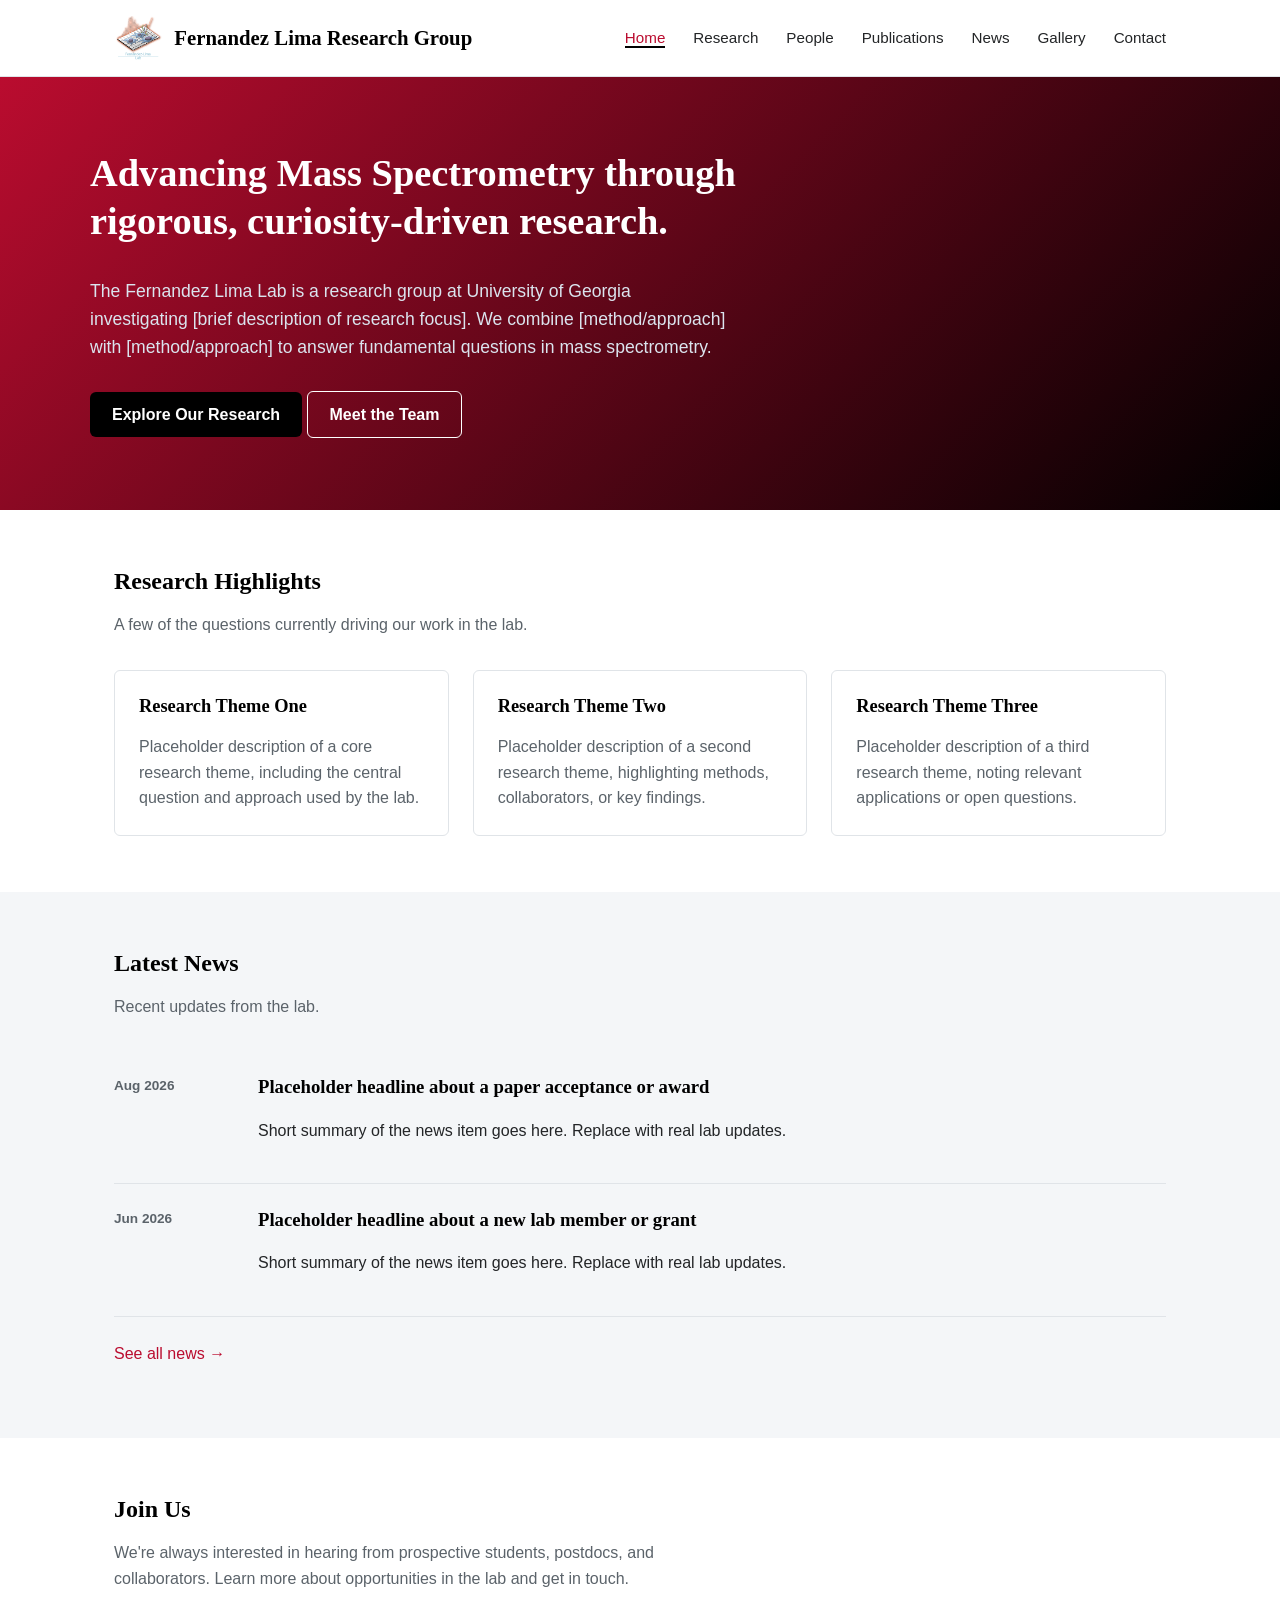
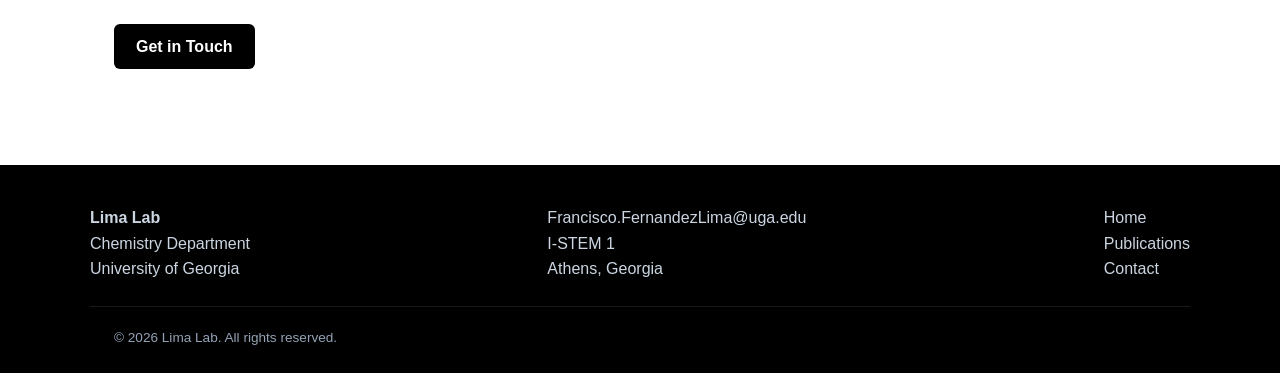
==== index.html @ a319bb44 "Initial commit: Fernandez Lima Research Group website" ====
<!DOCTYPE html>
<html lang="en">
<head>
  <meta charset="UTF-8" />
  <meta name="viewport" content="width=device-width, initial-scale=1.0" />
  <title>Fernandez-Lima Research Lab — Home</title>
  <meta name="description" content="The Fernandez Lima Lab is a research group advancing Mass Spectrometry. Explore our research, people, publications, and news." />
  <link rel="stylesheet" href="css/style.css" />
</head>
<body>

  <header class="site-header">
    <div class="nav-wrap">
      <a href="index.html" class="brand">
        <img src="images/logowebsite_image.png" alt="Fernández-Lima Lab logo" class="brand-mark" />
      Fernandez Lima Research Group
    </a>
      <button class="nav-toggle" aria-label="Toggle navigation" aria-expanded="false">
        <span class="nav-toggle-bar"></span>
        <span class="nav-toggle-bar"></span>
        <span class="nav-toggle-bar"></span>
      </button>
      <nav class="main-nav">
        <ul>
          <li><a href="index.html" class="active">Home</a></li>
          <li><a href="research.html">Research</a></li>
          <li><a href="people.html">People</a></li>
          <li><a href="publications.html">Publications</a></li>
          <li><a href="news.html">News</a></li>
          <li><a href="gallery.html">Gallery</a></li>
          <li><a href="contact.html">Contact</a></li>
        </ul>
      </nav>
    </div>
  </header>

  <section class="hero">
    <div class="hero-inner">
      <h1>Advancing Mass Spectrometry through rigorous, curiosity-driven research.</h1>
      <p>
        The Fernandez Lima Lab is a research group at University of Georgia investigating [brief description
        of research focus]. We combine [method/approach] with [method/approach] to answer
        fundamental questions in mass spectrometry.
      </p>
      <a href="research.html" class="btn">Explore Our Research</a>
      <a href="people.html" class="btn btn-outline">Meet the Team</a>
    </div>
  </section>

  <section>
    <div class="container">
      <h2 class="section-title">Research Highlights</h2>
      <p class="section-lede">A few of the questions currently driving our work in the lab.</p>
      <div class="grid grid-3">
        <div class="card">
          <h3>Research Theme One</h3>
          <p>Placeholder description of a core research theme, including the central question and approach used by the lab.</p>
        </div>
        <div class="card">
          <h3>Research Theme Two</h3>
          <p>Placeholder description of a second research theme, highlighting methods, collaborators, or key findings.</p>
        </div>
        <div class="card">
          <h3>Research Theme Three</h3>
          <p>Placeholder description of a third research theme, noting relevant applications or open questions.</p>
        </div>
      </div>
    </div>
  </section>

  <section class="alt">
    <div class="container">
      <h2 class="section-title">Latest News</h2>
      <p class="section-lede">Recent updates from the lab.</p>
      <div class="news-item">
        <span class="news-date">Aug 2026</span>
        <div>
          <h3>Placeholder headline about a paper acceptance or award</h3>
          <p>Short summary of the news item goes here. Replace with real lab updates.</p>
        </div>
      </div>
      <div class="news-item">
        <span class="news-date">Jun 2026</span>
        <div>
          <h3>Placeholder headline about a new lab member or grant</h3>
          <p>Short summary of the news item goes here. Replace with real lab updates.</p>
        </div>
      </div>
      <p style="margin-top: 24px;"><a href="news.html">See all news &rarr;</a></p>
    </div>
  </section>

  <section>
    <div class="container">
      <h2 class="section-title">Join Us</h2>
      <p class="section-lede">
        We're always interested in hearing from prospective students, postdocs, and
        collaborators. Learn more about opportunities in the lab and get in touch.
      </p>
      <a href="contact.html" class="btn">Get in Touch</a>
    </div>
  </section>

  <footer class="site-footer">
    <div class="footer-inner">
      <div>
        <strong>Lima Lab</strong><br />
        Chemistry Department<br />
        University of Georgia
      </div>
      <div>
        <a href="mailto:Francisco.FernandezLima@uga.edu">Francisco.FernandezLima@uga.edu</a><br />
        I-STEM 1<br />
        Athens, Georgia
      </div>
      <div>
        <a href="index.html">Home</a><br />
        <a href="publications.html">Publications</a><br />
        <a href="contact.html">Contact</a>
      </div>
    </div>
    <div class="footer-bottom container">
      &copy; 2026 Lima Lab. All rights reserved.
    </div>
  </footer>

  <script src="js/main.js"></script>
</body>
</html>
---- css/style.css ----
/* ===== Variables ===== */
:root {
  --color-primary: #ba0c2f;
  --color-primary-dark: #000000;
  --color-accent: #000000;
  --color-bg: #ffffff;
  --color-bg-alt: #f4f6f8;
  --color-text: #232527;
  --color-text-muted: #5b636a;
  --color-border: #e0e4e8;
  --max-width: 1100px;
  --radius: 6px;
  --font-body: -apple-system, BlinkMacSystemFont, "Segoe UI", Helvetica, Arial, sans-serif;
  --font-heading: Georgia, "Times New Roman", serif;
}

/* ===== Reset ===== */
* {
  box-sizing: border-box;
}

html {
  scroll-behavior: smooth;
}

body {
  margin: 0;
  font-family: var(--font-body);
  color: var(--color-text);
  background: var(--color-bg);
  line-height: 1.6;
}

img {
  max-width: 100%;
  display: block;
}

a {
  color: var(--color-primary);
  text-decoration: none;
}

a:hover {
  text-decoration: underline;
}

h1, h2, h3, h4 {
  font-family: var(--font-heading);
  color: var(--color-primary-dark);
  line-height: 1.25;
  margin-top: 0;
}

.container {
  max-width: var(--max-width);
  margin: 0 auto;
  padding: 0 24px;
}

/* ===== Header ===== */
.site-header {
  background: var(--color-bg);
  border-bottom: 1px solid var(--color-border);
  position: sticky;
  top: 0;
  z-index: 100;
}

.nav-wrap {
  display: flex;
  align-items: center;
  justify-content: space-between;
  padding: 16px 24px;
  max-width: var(--max-width);
  margin: 0 auto;
}

.brand {
  display: flex;
  align-items: center;
  gap: 12px;
  font-family: var(--font-heading);
  font-size: 1.3rem;
  font-weight: bold;
  color: var(--color-primary-dark);
}

.brand:hover {
  text-decoration: none;
}

.brand-mark {
  height: 44px;
  width: auto;
  flex-shrink: 0;
}

.nav-toggle {
  display: none;
  background: none;
  border: 1px solid var(--color-border);
  border-radius: var(--radius);
  padding: 8px 10px;
  cursor: pointer;
}

.nav-toggle-bar {
  display: block;
  width: 20px;
  height: 2px;
  background: var(--color-text);
  margin: 4px 0;
}

.main-nav ul {
  list-style: none;
  display: flex;
  gap: 28px;
  margin: 0;
  padding: 0;
}

.main-nav a {
  color: var(--color-text);
  font-size: 0.95rem;
  font-weight: 500;
}

.main-nav a.active,
.main-nav a:hover {
  color: var(--color-primary);
  text-decoration: none;
  border-bottom: 2px solid var(--color-accent);
}

/* ===== Hero ===== */
.hero {
  background: linear-gradient(135deg, var(--color-primary) 0%, var(--color-primary-dark) 100%);
  color: #fff;
  padding: 72px 24px;
}

.hero-inner {
  max-width: var(--max-width);
  margin: 0 auto;
}

.hero h1 {
  color: #fff;
  font-size: 2.4rem;
  max-width: 720px;
}

.hero p {
  max-width: 640px;
  font-size: 1.1rem;
  color: #dbe4ee;
}

.hero .btn {
  margin-top: 12px;
}

/* ===== Buttons ===== */
.btn {
  display: inline-block;
  background: var(--color-accent);
  color: #fff;
  padding: 10px 22px;
  border-radius: var(--radius);
  font-weight: 600;
  border: none;
  cursor: pointer;
}

.btn:hover {
  background: #2a2a2a;
  text-decoration: none;
}

.btn-outline {
  background: transparent;
  border: 1px solid #fff;
  color: #fff;
}

.btn-outline:hover {
  background: rgba(255, 255, 255, 0.1);
}

/* ===== Sections ===== */
section {
  padding: 56px 0;
}

section.alt {
  background: var(--color-bg-alt);
}

.section-title {
  margin-bottom: 8px;
}

.section-lede {
  color: var(--color-text-muted);
  max-width: 640px;
  margin-bottom: 32px;
}

/* ===== Cards / Grids ===== */
.grid {
  display: grid;
  gap: 24px;
}

.grid-3 {
  grid-template-columns: repeat(3, 1fr);
}

.grid-2 {
  grid-template-columns: repeat(2, 1fr);
}

.card {
  background: #fff;
  border: 1px solid var(--color-border);
  border-radius: var(--radius);
  padding: 24px;
}

.card h3 {
  margin-bottom: 8px;
  font-size: 1.15rem;
}

.card p {
  color: var(--color-text-muted);
  margin-bottom: 0;
}

/* ===== People ===== */
.person-card {
  text-align: center;
}

.avatar-placeholder {
  width: 120px;
  height: 120px;
  border-radius: 50%;
  background: var(--color-bg-alt);
  border: 1px solid var(--color-border);
  margin: 0 auto 16px;
  display: flex;
  align-items: center;
  justify-content: center;
  color: var(--color-text-muted);
  font-size: 0.85rem;
}

.avatar-photo {
  width: 120px;
  height: 120px;
  border-radius: 50%;
  object-fit: cover;
  border: 1px solid var(--color-border);
  margin: 0 auto 16px;
  flex-shrink: 0;
  display: block;
}

.person-role {
  color: var(--color-accent);
  font-size: 0.85rem;
  font-weight: 600;
  text-transform: uppercase;
  letter-spacing: 0.03em;
  margin-bottom: 8px;
}

.person-pi {
  display: flex;
  align-items: flex-start;
  gap: 40px;
  text-align: left;
  width: 100%;
  padding: 40px;
}

.person-pi-media {
  display: flex;
  flex-direction: column;
  align-items: center;
  gap: 16px;
  flex-shrink: 0;
}

.person-pi .avatar-placeholder,
.person-pi .avatar-photo {
  width: 200px;
  height: 200px;
  margin: 0;
  flex-shrink: 0;
  font-size: 0.95rem;
}

.person-pi h3 {
  font-size: 1.6rem;
}

.person-pi p {
  color: var(--color-text-muted);
  max-width: 640px;
}

@media (max-width: 640px) {
  .person-pi {
    flex-direction: column;
    text-align: center;
    padding: 28px;
  }
}

.contact-links {
  display: flex;
  flex-direction: row;
  justify-content: center;
  align-items: center;
  gap: 14px;
  margin-top: 12px;
}

.social-link {
  display: inline-flex;
  align-items: center;
  justify-content: center;
  color: var(--color-primary);
}

.contact-links .social-link {
  margin-top: 0;
}

.social-link:hover {
  opacity: 0.7;
}

.social-icon {
  width: 20px;
  height: 20px;
  fill: currentColor;
  flex-shrink: 0;
}

/* ===== Flip Cards ===== */
.flip-card {
  perspective: 1200px;
}

.flip-card-inner {
  position: relative;
  width: 100%;
  min-height: 360px;
  transition: transform 0.6s;
  transform-style: preserve-3d;
  cursor: pointer;
}

.flip-card.flipped .flip-card-inner {
  transform: rotateY(180deg);
}

.flip-card-front,
.flip-card-back {
  position: absolute;
  inset: 0;
  backface-visibility: hidden;
  -webkit-backface-visibility: hidden;
  background: #fff;
  border: 1px solid var(--color-border);
  border-radius: var(--radius);
  padding: 24px;
  text-align: center;
  display: flex;
  flex-direction: column;
  align-items: center;
}

.flip-card-front {
  justify-content: center;
}

.flip-card-back {
  transform: rotateY(180deg);
  overflow-y: auto;
  justify-content: flex-start;
}

.flip-card-back p {
  color: var(--color-text-muted);
  font-size: 0.88rem;
  text-align: left;
}

.flip-hint {
  margin-top: 14px;
  font-size: 0.78rem;
  color: var(--color-text-muted);
  font-style: italic;
}

.flip-back-hint {
  margin-top: auto;
  padding-top: 10px;
  font-size: 0.78rem;
  color: var(--color-text-muted);
  font-style: italic;
}

.flip-card:focus-visible .flip-card-inner {
  outline: 2px solid var(--color-primary);
  outline-offset: 4px;
}

/* ===== Gallery / Carousel ===== */
.carousel {
  max-width: 800px;
  margin: 0 auto;
  border-radius: var(--radius);
  overflow: hidden;
  background: var(--color-bg-alt);
}

.carousel-viewport {
  position: relative;
  overflow: hidden;
}

.carousel-track {
  display: flex;
  transition: transform 0.4s ease;
}

.carousel-slide {
  flex: 0 0 100%;
}

.carousel-slide img {
  width: 100%;
  aspect-ratio: 16 / 10;
  object-fit: cover;
  display: block;
}

.gallery-placeholder {
  width: 100%;
  aspect-ratio: 16 / 10;
  background: var(--color-bg-alt);
  border: 1px solid var(--color-border);
  display: flex;
  align-items: center;
  justify-content: center;
  color: var(--color-text-muted);
  font-size: 0.95rem;
}

.carousel-caption {
  padding: 16px 20px;
  color: var(--color-text-muted);
  font-size: 0.9rem;
  border-top: 1px solid var(--color-border);
  background: #fff;
}

.carousel-btn {
  position: absolute;
  top: 0;
  bottom: 0;
  width: 52px;
  border: none;
  background: rgba(0, 0, 0, 0.35);
  color: #fff;
  font-size: 1.6rem;
  cursor: pointer;
  display: flex;
  align-items: center;
  justify-content: center;
  transition: background 0.2s ease;
}

.carousel-btn:hover {
  background: rgba(0, 0, 0, 0.55);
}

.carousel-prev {
  left: 0;
}

.carousel-next {
  right: 0;
}

.carousel-dots {
  display: flex;
  justify-content: center;
  gap: 10px;
  padding: 16px 20px 20px;
  background: #fff;
}

.carousel-dot {
  width: 10px;
  height: 10px;
  border-radius: 50%;
  border: 1px solid var(--color-primary);
  background: transparent;
  padding: 0;
  cursor: pointer;
}

.carousel-dot.active {
  background: var(--color-primary);
}

@media (max-width: 640px) {
  .carousel-btn {
    width: 40px;
    font-size: 1.3rem;
  }
}

/* ===== Publications ===== */
.pub-list {
  list-style: none;
  padding: 0;
  margin: 0;
}

.pub-item {
  border-bottom: 1px solid var(--color-border);
  padding: 20px 0;
}

.pub-item:first-child {
  padding-top: 0;
}

.pub-item .pub-year {
  display: inline-block;
  background: var(--color-bg-alt);
  color: var(--color-text-muted);
  font-size: 0.8rem;
  padding: 2px 8px;
  border-radius: 4px;
  margin-bottom: 8px;
}

.pub-item h3 {
  font-size: 1.05rem;
  margin-bottom: 4px;
}

.pub-item .pub-authors,
.pub-item .pub-venue {
  color: var(--color-text-muted);
  font-size: 0.92rem;
  margin: 0;
}

.filter-bar {
  display: flex;
  gap: 10px;
  flex-wrap: wrap;
  margin-bottom: 28px;
}

.filter-btn {
  background: #fff;
  border: 1px solid var(--color-border);
  border-radius: 999px;
  padding: 6px 16px;
  font-size: 0.85rem;
  cursor: pointer;
}

.filter-btn.active,
.filter-btn:hover {
  background: var(--color-primary);
  color: #fff;
  border-color: var(--color-primary);
}

/* ===== News ===== */
.news-item {
  display: grid;
  grid-template-columns: 120px 1fr;
  gap: 24px;
  padding: 24px 0;
  border-bottom: 1px solid var(--color-border);
}

.news-date {
  color: var(--color-text-muted);
  font-size: 0.85rem;
  font-weight: 600;
}

/* ===== Contact ===== */
.contact-grid {
  display: grid;
  grid-template-columns: 1fr 1fr;
  gap: 40px;
}

.contact-form label {
  display: block;
  font-weight: 600;
  margin-bottom: 6px;
  font-size: 0.9rem;
}

.contact-form input,
.contact-form textarea {
  width: 100%;
  padding: 10px 12px;
  border: 1px solid var(--color-border);
  border-radius: var(--radius);
  margin-bottom: 18px;
  font-family: inherit;
  font-size: 0.95rem;
}

.contact-form textarea {
  min-height: 140px;
  resize: vertical;
}

.contact-info p {
  margin: 0 0 12px;
}

.map-placeholder {
  margin-top: 20px;
  background: var(--color-bg-alt);
  border: 1px solid var(--color-border);
  border-radius: var(--radius);
  height: 220px;
  display: flex;
  align-items: center;
  justify-content: center;
  color: var(--color-text-muted);
}

/* ===== Footer ===== */
.site-footer {
  background: var(--color-primary-dark);
  color: #cbd6e2;
  padding: 40px 24px 24px;
  margin-top: 40px;
}

.footer-inner {
  max-width: var(--max-width);
  margin: 0 auto;
  display: flex;
  justify-content: space-between;
  flex-wrap: wrap;
  gap: 24px;
}

.site-footer a {
  color: #cbd6e2;
}

.footer-bottom {
  max-width: var(--max-width);
  margin: 24px auto 0;
  padding-top: 20px;
  border-top: 1px solid rgba(255, 255, 255, 0.1);
  font-size: 0.85rem;
  color: #93a3b5;
}

/* ===== Responsive ===== */
@media (max-width: 800px) {
  .grid-3 {
    grid-template-columns: 1fr 1fr;
  }
  .contact-grid {
    grid-template-columns: 1fr;
  }
}

@media (max-width: 640px) {
  .nav-toggle {
    display: block;
  }

  .main-nav {
    display: none;
    width: 100%;
  }

  .main-nav.open {
    display: block;
  }

  .nav-wrap {
    flex-wrap: wrap;
  }

  .main-nav ul {
    flex-direction: column;
    gap: 0;
    padding-top: 12px;
  }

  .main-nav a {
    display: block;
    padding: 12px 0;
    border-bottom: 1px solid var(--color-border);
  }

  .grid-3,
  .grid-2 {
    grid-template-columns: 1fr;
  }

  .news-item {
    grid-template-columns: 1fr;
    gap: 6px;
  }

  .hero h1 {
    font-size: 1.8rem;
  }
}
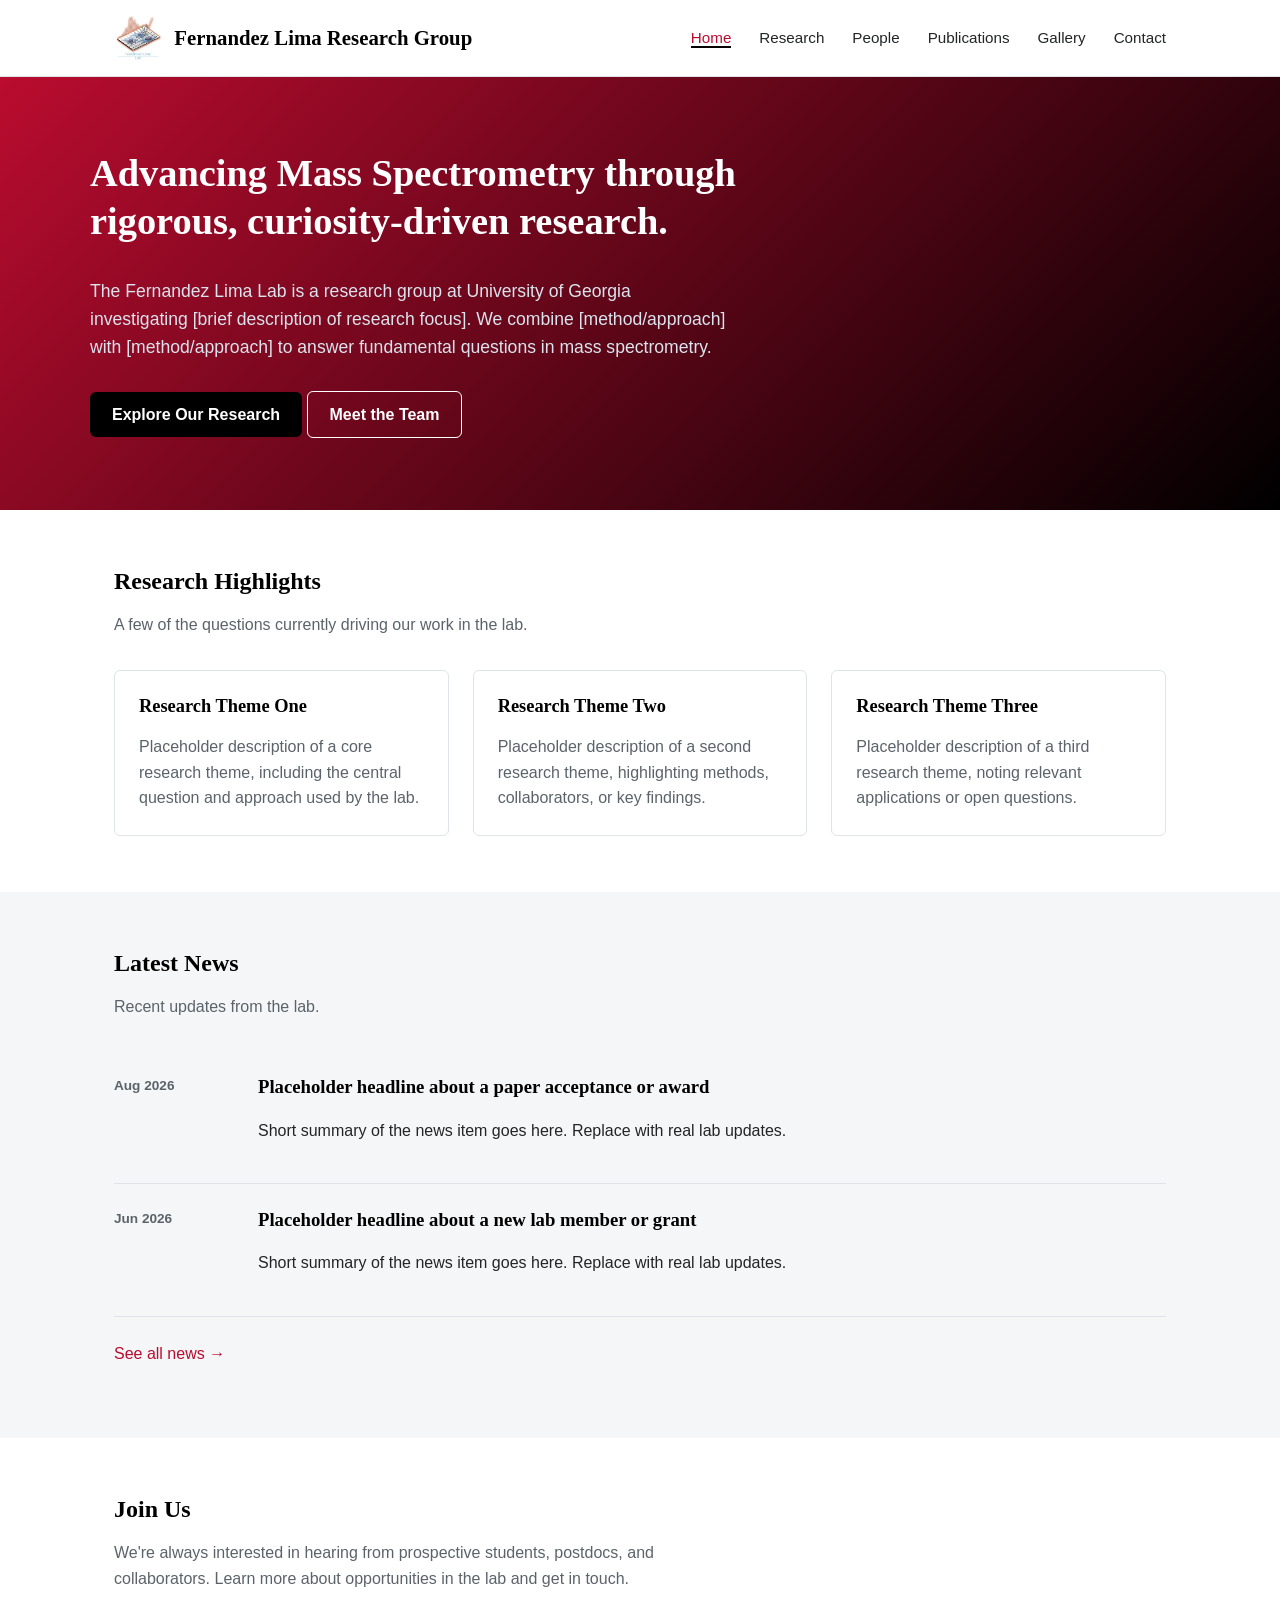
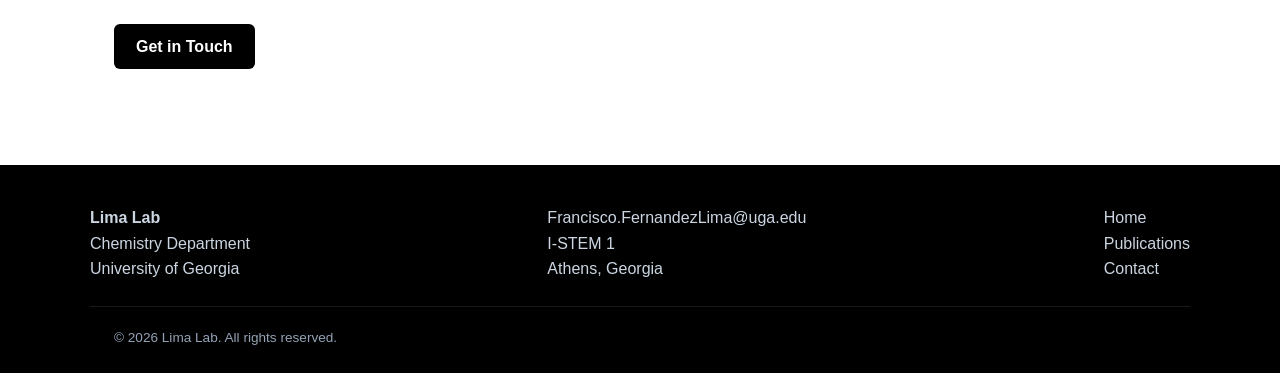
==== commit 7ce728ff: "Updates Moved Instrument figures from index to research" ====
--- a/index.html
+++ b/index.html
@@ -26,7 +26,6 @@
           <li><a href="research.html">Research</a></li>
           <li><a href="people.html">People</a></li>
           <li><a href="publications.html">Publications</a></li>
-          <li><a href="news.html">News</a></li>
           <li><a href="gallery.html">Gallery</a></li>
           <li><a href="contact.html">Contact</a></li>
         </ul>
--- a/css/style.css
+++ b/css/style.css
@@ -239,6 +239,26 @@
   margin-bottom: 0;
 }
 
+/* Research areas overview figure */
+.research-areas-heading {
+  margin-top: 40px;
+  margin-bottom: 16px;
+  font-size: 1.3rem;
+}
+
+.research-overview-figure {
+  margin: 0;
+  text-align: center;
+}
+
+.research-overview-figure img {
+  max-width: 100%;
+  height: auto;
+  border: 1px solid var(--color-border);
+  border-radius: var(--radius);
+  background: #fff;
+}
+
 /* ===== People ===== */
 .person-card {
   text-align: center;
@@ -590,6 +610,137 @@
   border-color: var(--color-primary);
 }
 
+.filter-count {
+  opacity: 0.7;
+  font-variant-numeric: tabular-nums;
+}
+
+/* Category tags — aligned with the lab's 10 core research areas, plus a legacy
+   "Foundational Physics & Instrumentation" bucket for pre-2013 papers */
+:root {
+  --cat-imaging: #1f8fb0;
+  --cat-protein: #178a82;
+  --cat-epigenetics: #8a8f1f;
+  --cat-metabolomics: #4a8f3c;
+  --cat-lipidomics: #8c2f3d;
+  --cat-drug: #ba0c2f;
+  --cat-trace: #2f8f52;
+  --cat-environmental: #a98f2b;
+  --cat-contaminants: #2f8f7a;
+  --cat-outreach: #3b6e8f;
+  --cat-physics: #6b6f76;
+}
+
+.pub-item h3 {
+  font-size: 1.05rem;
+  margin-bottom: 6px;
+}
+
+.pub-item h3 a {
+  color: var(--color-primary-dark);
+}
+
+.pub-item h3 a:hover {
+  color: var(--color-primary);
+}
+
+.pub-tags {
+  display: flex;
+  flex-wrap: wrap;
+  align-items: center;
+  gap: 8px;
+  margin-top: 10px;
+}
+
+.tag {
+  display: inline-flex;
+  align-items: center;
+  gap: 6px;
+  font-size: 0.75rem;
+  font-weight: 600;
+  padding: 4px 10px;
+  border-radius: 999px;
+  background: color-mix(in srgb, var(--tag-color) 12%, #fff);
+  color: var(--tag-color);
+}
+
+.tag-dot {
+  width: 6px;
+  height: 6px;
+  border-radius: 50%;
+  background: var(--tag-color);
+  flex-shrink: 0;
+}
+
+.tag-imaging { --tag-color: var(--cat-imaging); }
+.tag-protein { --tag-color: var(--cat-protein); }
+.tag-epigenetics { --tag-color: var(--cat-epigenetics); }
+.tag-metabolomics { --tag-color: var(--cat-metabolomics); }
+.tag-lipidomics { --tag-color: var(--cat-lipidomics); }
+.tag-drug { --tag-color: var(--cat-drug); }
+.tag-trace { --tag-color: var(--cat-trace); }
+.tag-environmental { --tag-color: var(--cat-environmental); }
+.tag-contaminants { --tag-color: var(--cat-contaminants); }
+.tag-outreach { --tag-color: var(--cat-outreach); }
+.tag-physics { --tag-color: var(--cat-physics); }
+
+.badge {
+  display: inline-flex;
+  align-items: center;
+  font-size: 0.75rem;
+  font-weight: 600;
+  padding: 4px 10px;
+  border-radius: 999px;
+}
+
+.badge-oa {
+  background: #e5f2ed;
+  color: #1f6b4f;
+}
+
+.badge-preprint {
+  background: var(--color-bg-alt);
+  color: var(--color-text-muted);
+}
+
+.badge-active {
+  background: #e5f2ed;
+  color: #1f6b4f;
+}
+
+/* Research grants */
+.grant-card h3 {
+  font-size: 1rem;
+}
+
+.grant-meta {
+  display: flex;
+  flex-wrap: wrap;
+  align-items: center;
+  gap: 8px;
+  margin-top: 10px;
+  font-size: 0.8rem;
+  color: var(--color-text-muted);
+}
+
+.grant-number {
+  font-variant-numeric: tabular-nums;
+}
+
+.empty-state {
+  display: none;
+  padding: 40px 24px;
+  text-align: center;
+  color: var(--color-text-muted);
+  background: var(--color-bg-alt);
+  border: 1px solid var(--color-border);
+  border-radius: var(--radius);
+}
+
+.empty-state.show {
+  display: block;
+}
+
 /* ===== News ===== */
 .news-item {
   display: grid;
